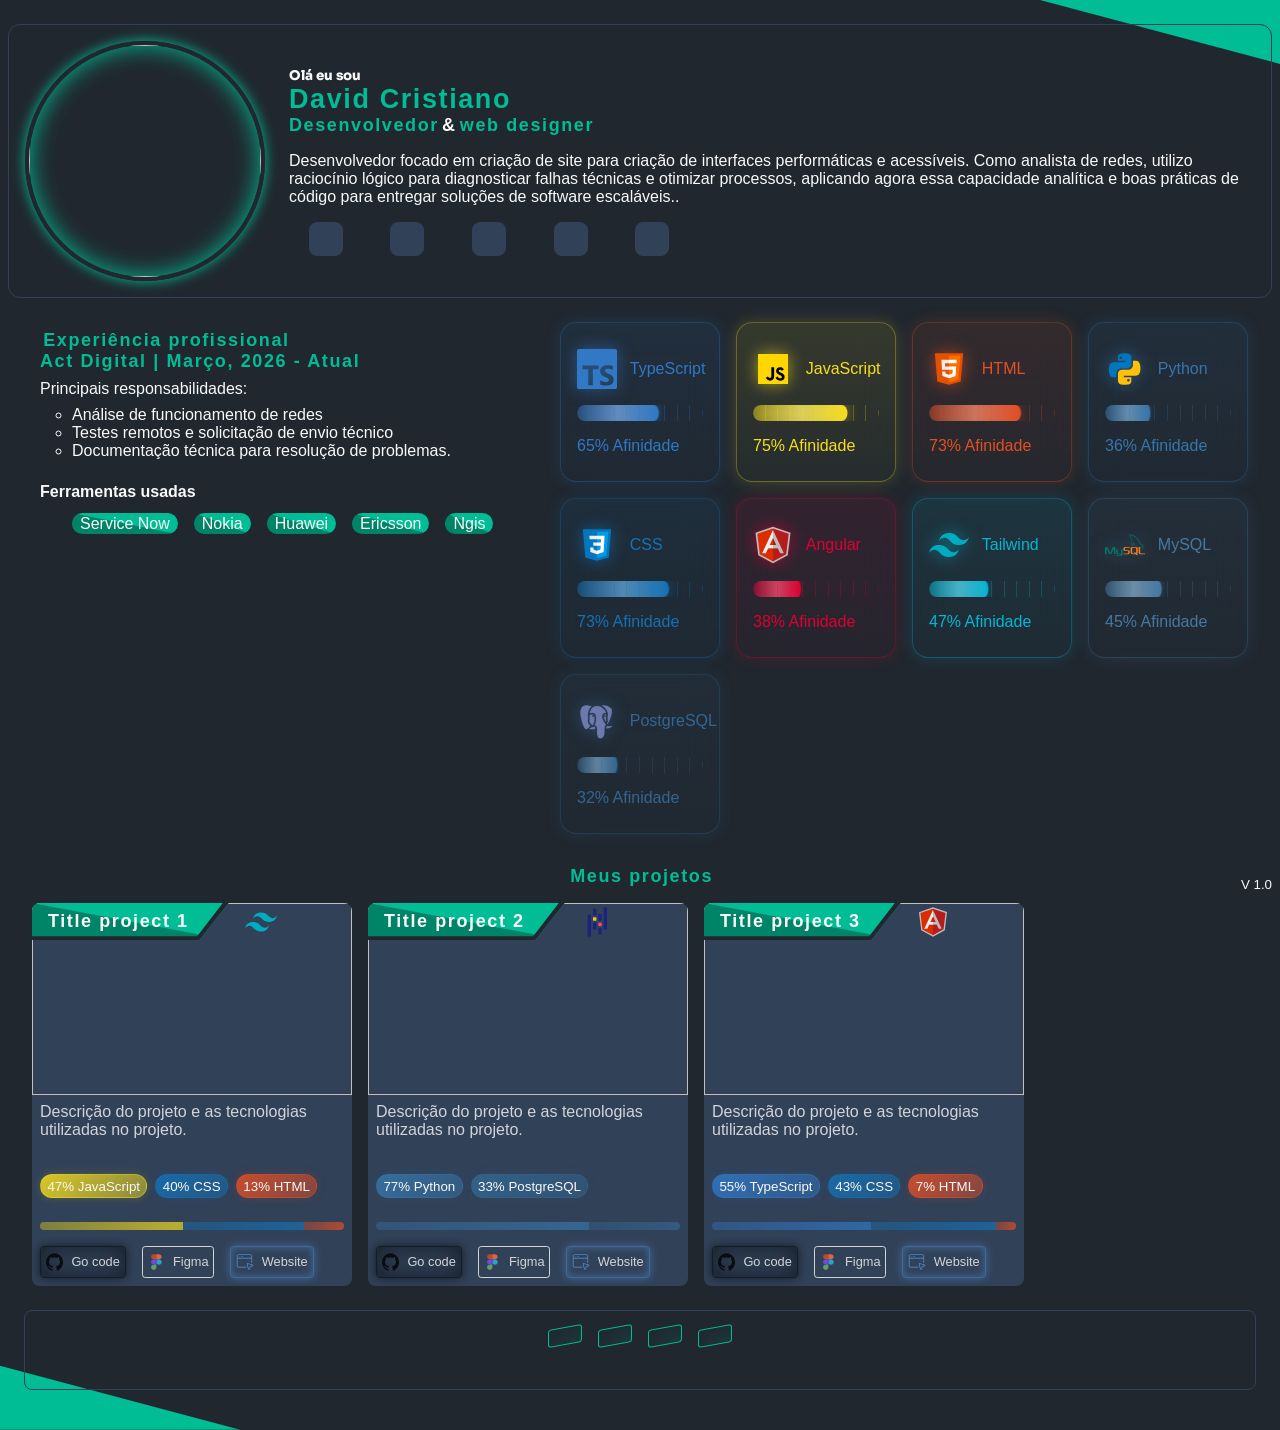
==== index.html @ 3344b06c "feat: Subindo a primeira versão" ====
<!DOCTYPE html>
<html lang="pt-br">

<head>
    <meta charset="UTF-8">
    <meta name="viewport" content="width=device-width, initial-scale=1.0">
    <link rel="stylesheet" type="text/css"
    href="https://cdn.jsdelivr.net/npm/@phosphor-icons/web@2.1.1/src/light/style.css" />
    <link rel="stylesheet" href="style.css">
    <script type="module" src="script.js"></script>
    <title>Sobre mim</title>
</head>
    <body>
    </body>
</html>

<div>
    <small id="ref-version">V 1.0</small>
</div>
---- style.css ----
@import url(scripts/_pages/hero/hero.css);
@import url(scripts/_pages/moreInformation/moreInformation.css);

@import url(scripts/components/experience/xpWork.css);
@import url(scripts/components/card/card.css);
@import url(scripts/components/graphic/graphic.css);
@import url(scripts/components/icones/icon.css);
@import url(scripts/components/carousel/carousel.css);

/*Main*/
@import url('https://fonts.googleapis.com/css2?family=Share+Tech&display=swap');
/*Detail*/
@import url('https://fonts.googleapis.com/css2?family=Roboto:ital,wght@0,100..900;1,100..900&display=swap');
/*p*/
@import url('https://fonts.googleapis.com/css2?family=Sora:wght@100..800&display=swap');


.share-tech-regular {
  font-family: "Share Tech", sans-serif;
  font-weight: 400;
  font-style: normal;
}

.sora {
  font-family: "Sora", sans-serif;
  font-optical-sizing: auto;
  font-style: normal;
  font-weight: 900;
}

.roboto {
  font-family: "Roboto", sans-serif;
  font-optical-sizing: auto;
  font-style: normal;
}

:root {
  --bg-main: #20272F;
  --text-primary: #f9f9f9;
  --font-default: "Inter", sans-serif;
  --accent-emerald: #00BD95;
  --accent-ruby: #e94747;
  --border-color: #314158;

  --color-language-ts: #3178C6;
}

* {
  padding: 0;
  margin: 0;
  box-sizing: border-box;
  list-style: none;
  text-decoration: none;
  border: none;
  outline: none;
  font-family: var(--font-default);
  color: var(--text-primary);
  font-family: "Montserrat", sans-serif;
}

*::-webkit-scrollbar {
  overflow: visible;
  width: 0px;
  background-color: transparent;
}

button,
a {
  cursor: pointer;
}
li{
  cursor: default;
}

body {
  background: var(--bg-main);
  width: 100%;
  min-width: 22rem;
  min-height: 100dvh;
  padding: 1.5rem .5rem;
  position: relative;
}
body::before, body::after{
  content: "";
  position: absolute;
  width: 15rem;
  height: 4rem;
  background: var(--accent-emerald);
  z-index: -1;
}
body::before{
  clip-path: polygon(100% 0, 0 0, 100% 100%);
  top: 0;
  right: 0;
}
body::after{
  clip-path: polygon(100% 100%, 0 0, 0 100%);
  bottom: 0;
  left: 0;
} 

h1, h2, h3{
  display: flex;
  align-items: center;
  justify-content: start;
  gap: .2rem;
  color: var(--accent-emerald);
  font: 200 "Share Tech", sans-serif;
  letter-spacing: .1rem;
}
h1 { font-size: clamp(1.5rem, 3vh, 4rem); }
h2 { font-size: clamp(1rem, 2vh, 3rem); }
h3 { font-size: clamp(.8rem, 2vh, 2rem); }
p { font-size: clamp(.2rem, 2vh, 1rem); }
p,span {
  font: 200 var(--accent-emerald)  clamp(.5rem, 2vh, 1.7rem) "Sora", sans-serif;
}
i{ color: var(--accent-emerald); }


/*Patters of class*/

.limit-width {
   width: min(100%, 90rem);
   margin-inline: auto;
   padding-inline: 1rem;
}
#ref-version{
  position: fixed;
  bottom: 0.5rem;
  right: .5rem;
}
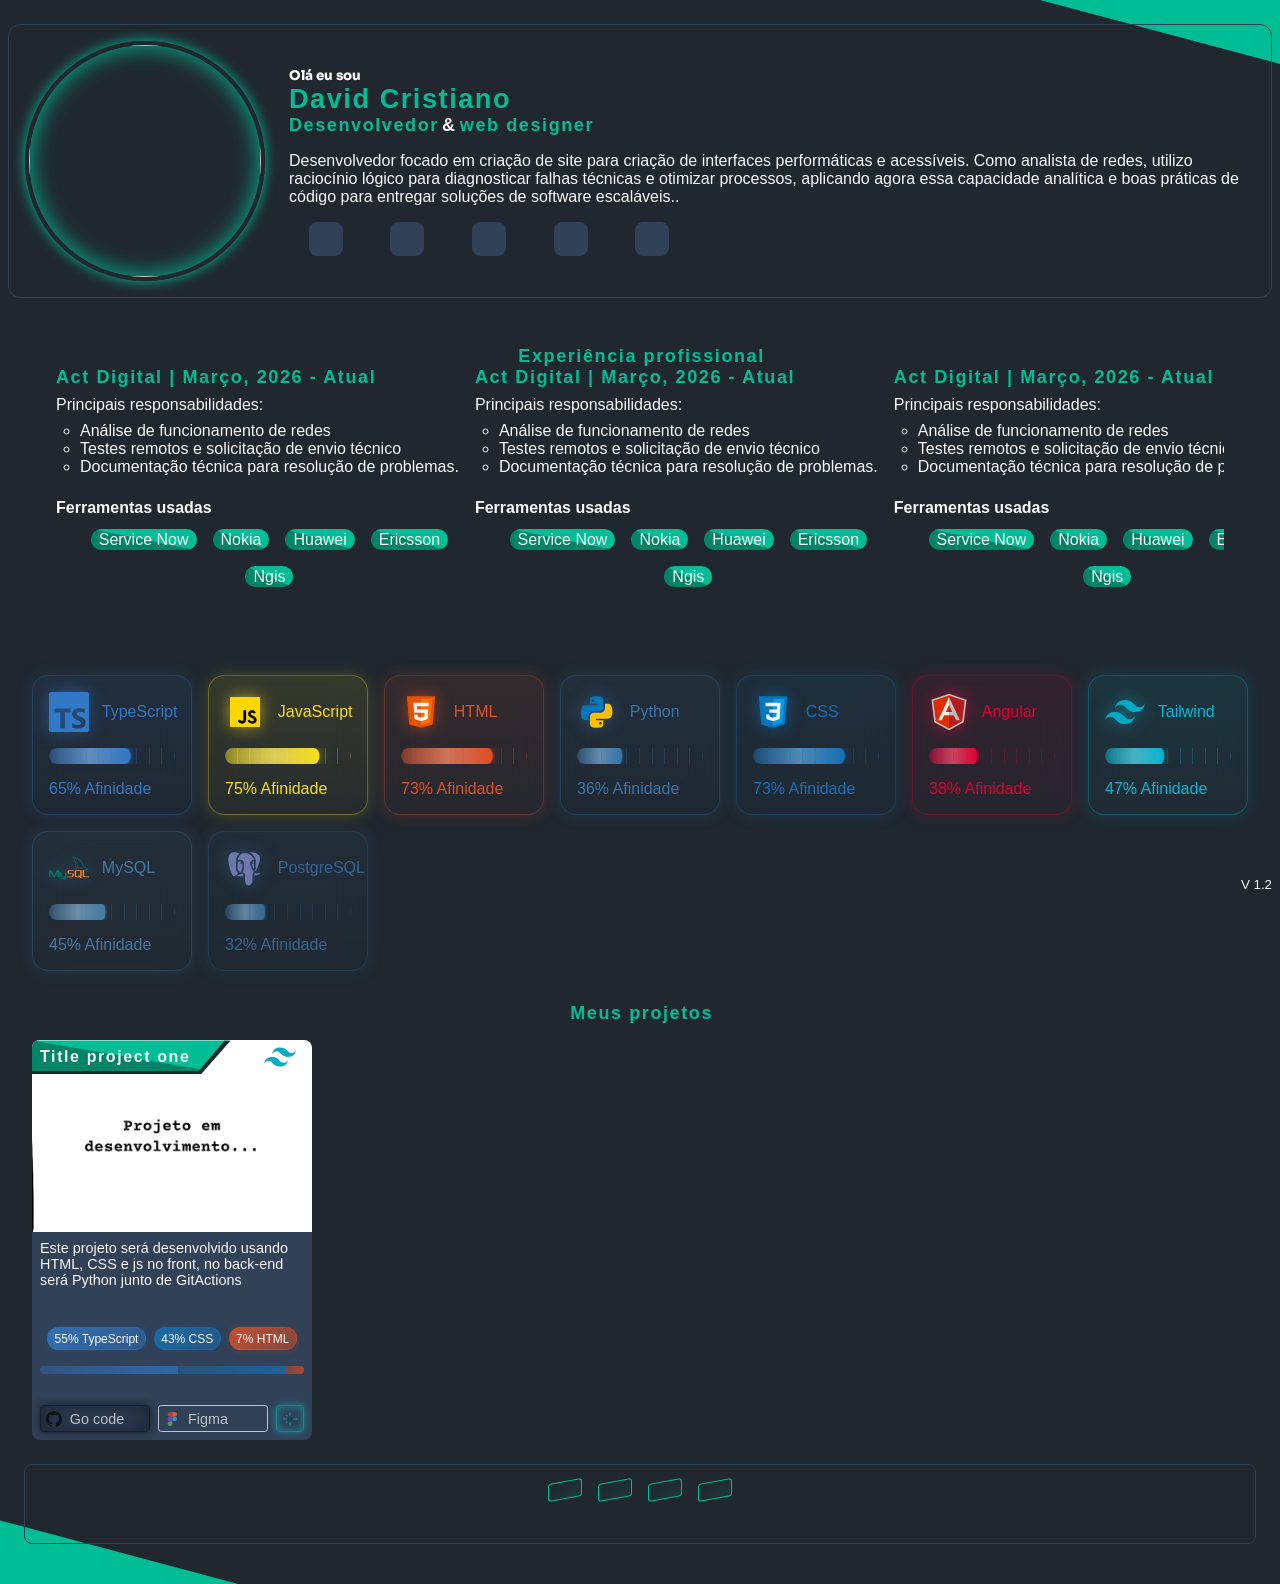
==== commit 81af8363: "feat: Criado component carrosel, alterado o layout e exluido arquivos desnecessários" ====
--- a/index.html
+++ b/index.html
@@ -15,6 +15,6 @@
 </html>
 
 <div>
-    <small id="ref-version">V 1.0</small>
+    <small id="ref-version">V 1.2</small>
 </div>
 
--- a/style.css
+++ b/style.css
@@ -44,6 +44,7 @@
 
   --color-language-ts: #3178C6;
 }
+
 
 * {
   padding: 0;
@@ -129,4 +130,4 @@
   position: fixed;
   bottom: 0.5rem;
   right: .5rem;
-}+}
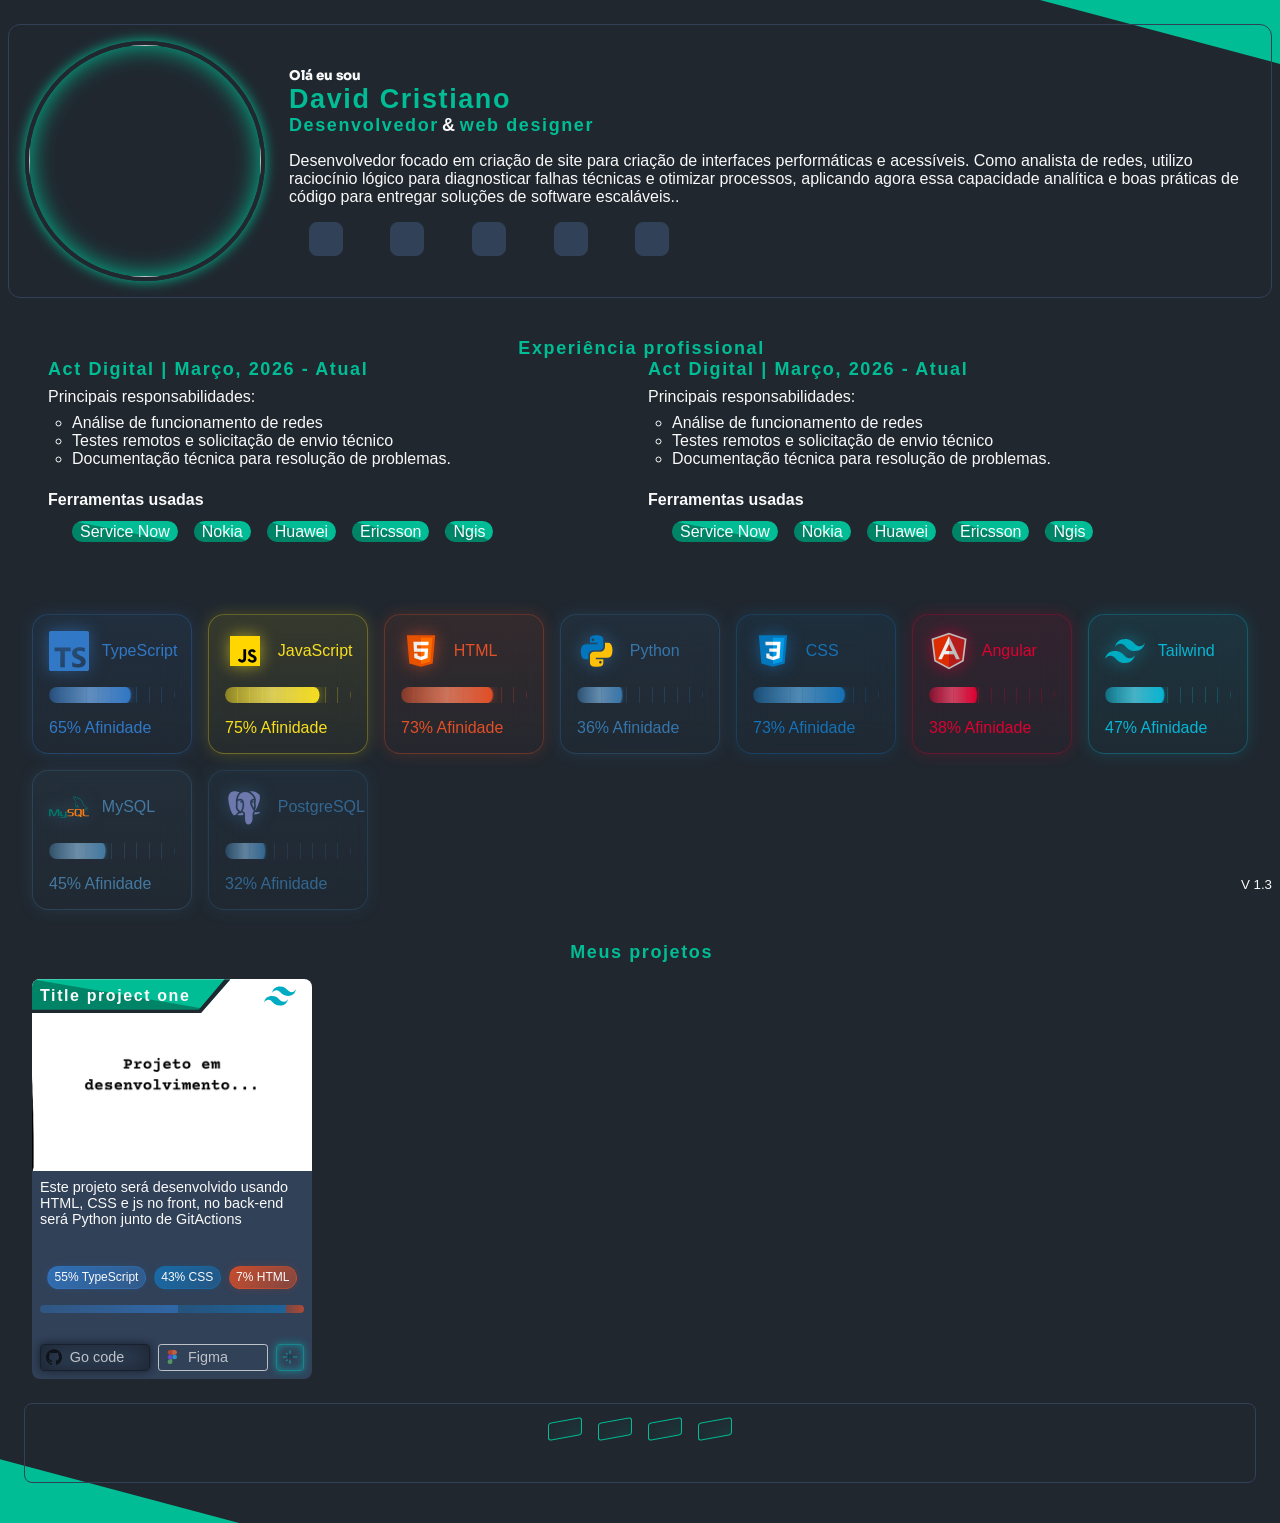
==== commit 0c55e5a5: "style: Padronizado variáveis de estilo e organizado espaçamento de todos os css" ====
--- a/index.html
+++ b/index.html
@@ -15,6 +15,6 @@
 </html>
 
 <div>
-    <small id="ref-version">V 1.2</small>
+    <small id="ref-version">V 1.3</small>
 </div>
 
--- a/style.css
+++ b/style.css
@@ -69,6 +69,7 @@
 a {
   cursor: pointer;
 }
+
 li{
   cursor: default;
 }
@@ -81,6 +82,7 @@
   padding: 1.5rem .5rem;
   position: relative;
 }
+
 body::before, body::after{
   content: "";
   position: absolute;
@@ -89,11 +91,13 @@
   background: var(--accent-emerald);
   z-index: -1;
 }
+
 body::before{
   clip-path: polygon(100% 0, 0 0, 100% 100%);
   top: 0;
   right: 0;
 }
+
 body::after{
   clip-path: polygon(100% 100%, 0 0, 0 100%);
   bottom: 0;
@@ -109,6 +113,7 @@
   font: 200 "Share Tech", sans-serif;
   letter-spacing: .1rem;
 }
+
 h1 { font-size: clamp(1.5rem, 3vh, 4rem); }
 h2 { font-size: clamp(1rem, 2vh, 3rem); }
 h3 { font-size: clamp(.8rem, 2vh, 2rem); }
@@ -126,8 +131,10 @@
    margin-inline: auto;
    padding-inline: 1rem;
 }
+
 #ref-version{
   position: fixed;
   bottom: 0.5rem;
   right: .5rem;
+  z-index: 5;
 }
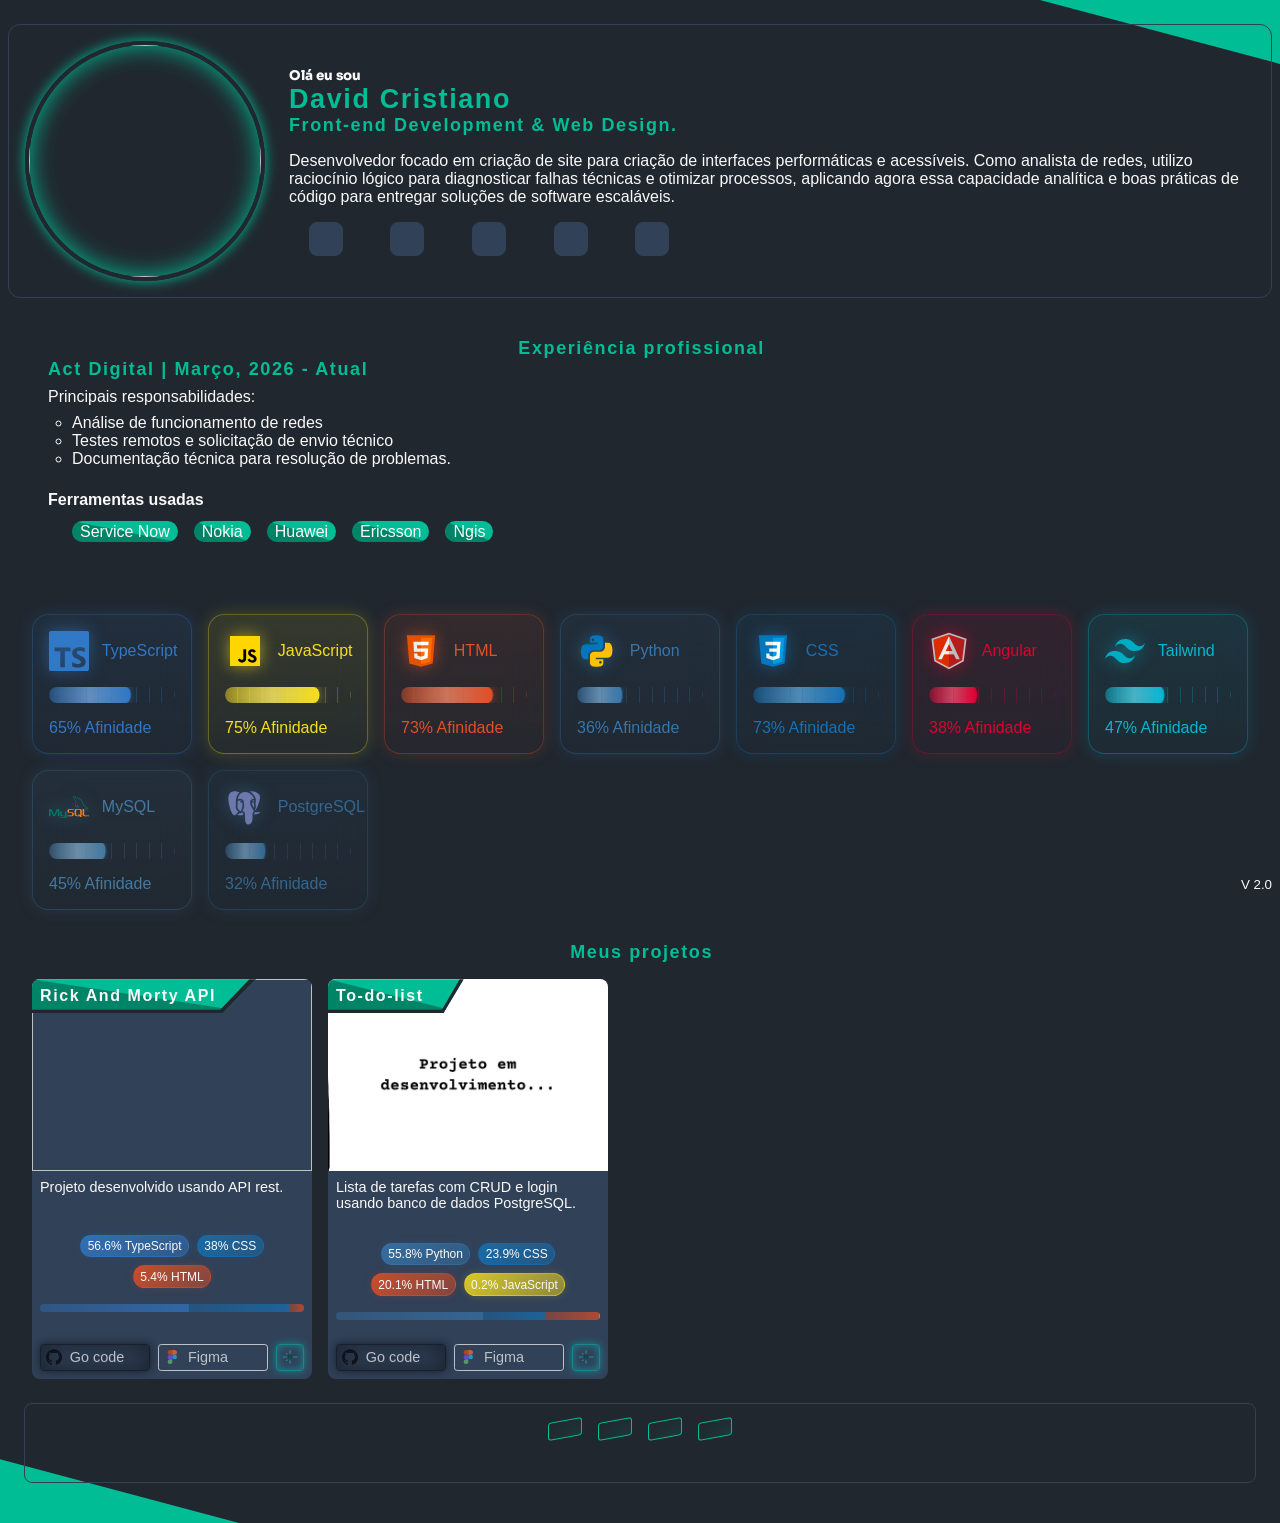
==== commit 5e21044c: "feat: Subindo back-end base para a criação de um json dinâmico e modularização do código python" ====
--- a/index.html
+++ b/index.html
@@ -15,6 +15,6 @@
 </html>
 
 <div>
-    <small id="ref-version">V 1.3</small>
+    <small id="ref-version">V 2.0</small>
 </div>
 
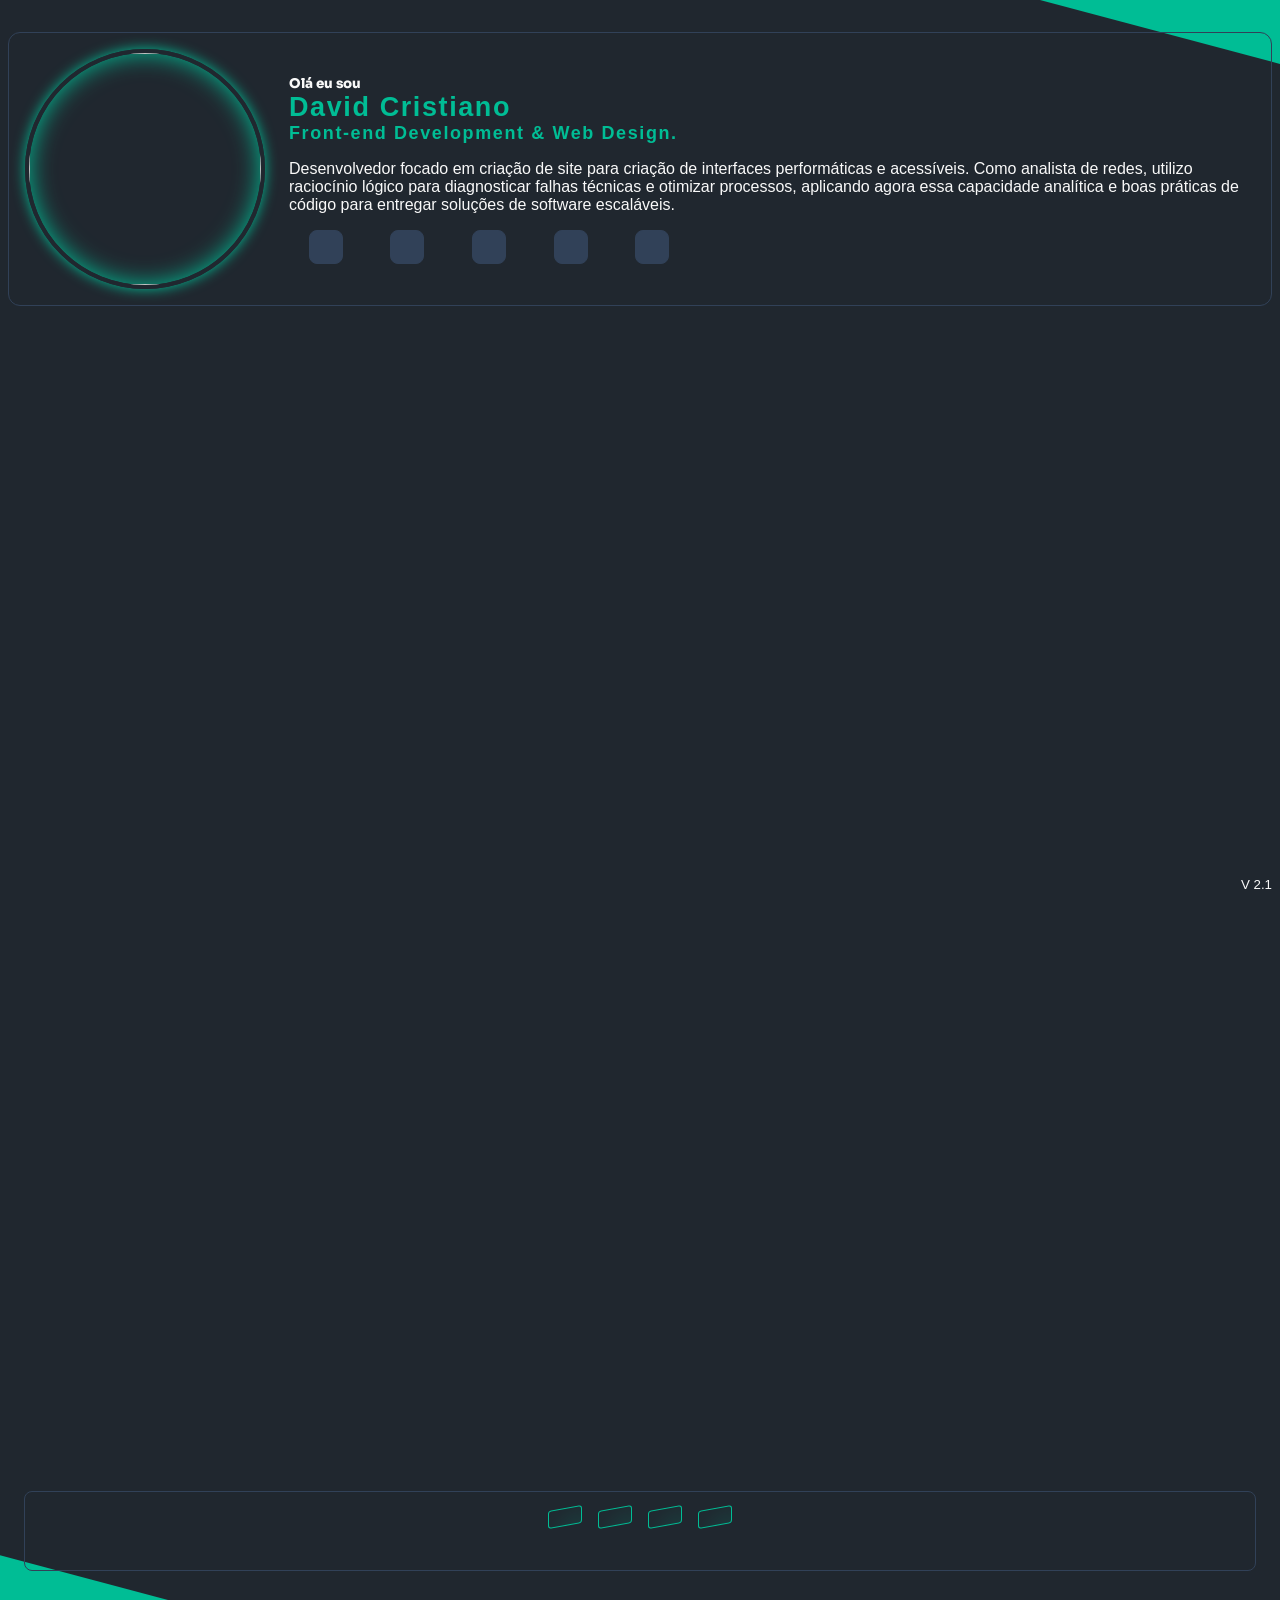
==== commit 4ca554c8: "feat: Adicionado animação de entrada e saída de elementos | style: Alterado tamanho dos cards e adic" ====
--- a/index.html
+++ b/index.html
@@ -5,16 +5,16 @@
     <meta charset="UTF-8">
     <meta name="viewport" content="width=device-width, initial-scale=1.0">
     <link rel="stylesheet" type="text/css"
-    href="https://cdn.jsdelivr.net/npm/@phosphor-icons/web@2.1.1/src/light/style.css" />
+        href="https://cdn.jsdelivr.net/npm/@phosphor-icons/web@2.1.1/src/light/style.css" />
     <link rel="stylesheet" href="style.css">
+    <script src="https://cdnjs.cloudflare.com/ajax/libs/gsap/3.12.2/gsap.min.js"></script>
+    <script src="https://cdnjs.cloudflare.com/ajax/libs/gsap/3.12.2/ScrollTrigger.min.js"></script>
     <script type="module" src="script.js"></script>
     <title>Sobre mim</title>
 </head>
     <body>
+        <div>
+            <small id="ref-version">V 2.1</small>
+        </div>
     </body>
-</html>
-
-<div>
-    <small id="ref-version">V 2.0</small>
-</div>
-
+</html>
--- a/style.css
+++ b/style.css
@@ -79,7 +79,7 @@
   width: 100%;
   min-width: 22rem;
   min-height: 100dvh;
-  padding: 1.5rem .5rem;
+  padding: 2rem .5rem;
   position: relative;
 }
 
@@ -138,3 +138,15 @@
   right: .5rem;
   z-index: 5;
 }
+
+.animate-scroll-in { opacity: 0; }
+
+@keyframes fadeInScale {
+  from {
+    opacity: 0;
+  }
+  to {
+    opacity: 1;
+  }
+}
+
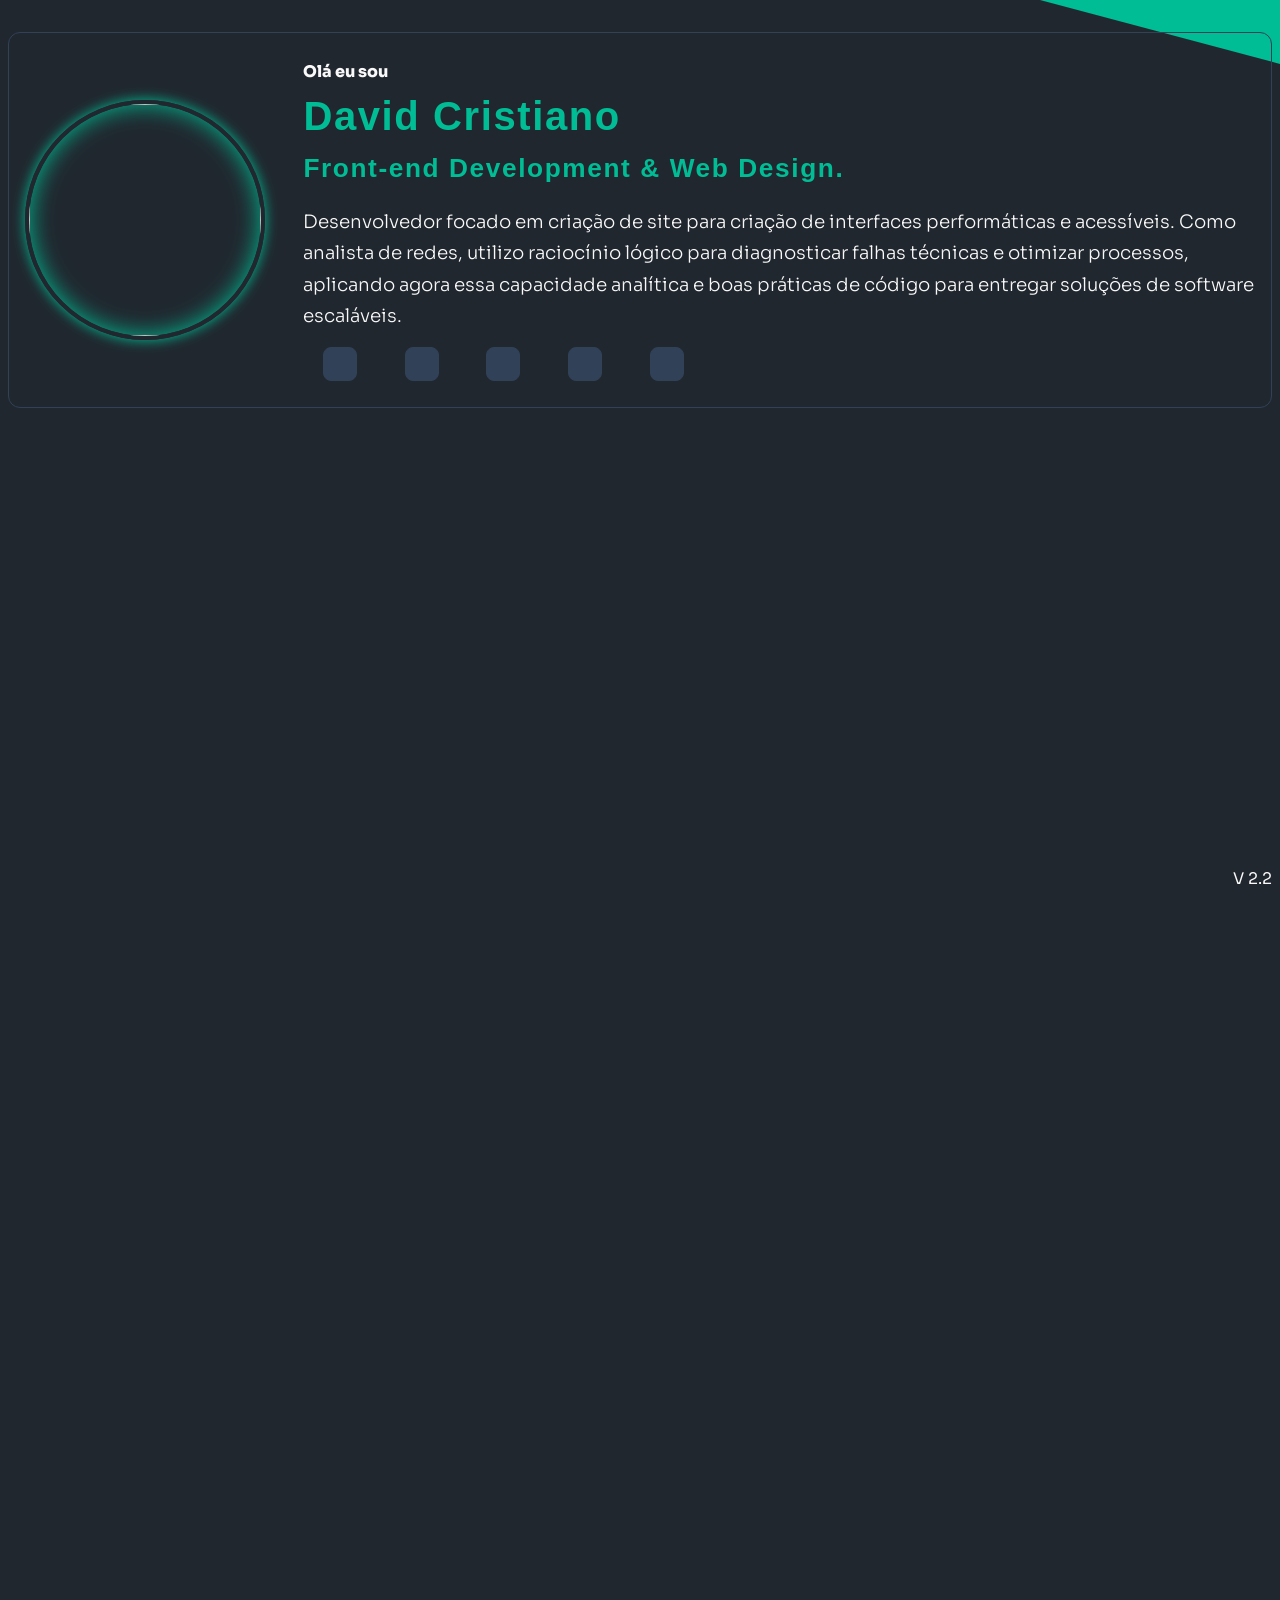
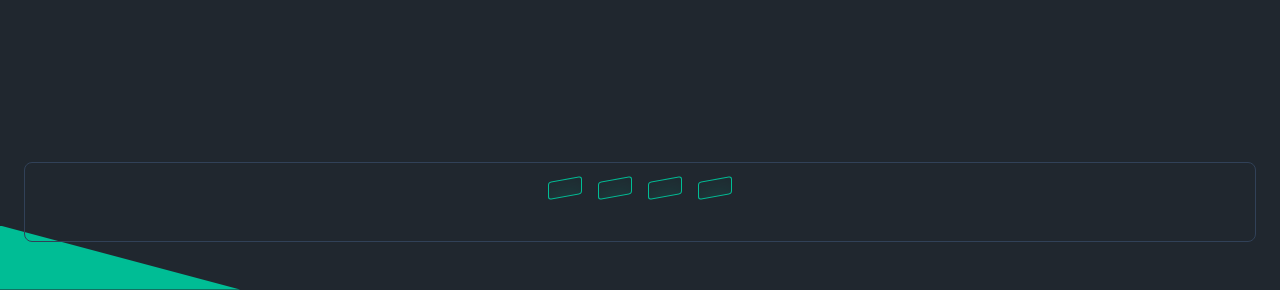
==== commit 9db3ec23: "Update version number from 2.1 to 2.2" ====
--- a/index.html
+++ b/index.html
@@ -14,7 +14,7 @@
 </head>
     <body>
         <div>
-            <small id="ref-version">V 2.1</small>
+            <small id="ref-version">V 2.2</small>
         </div>
     </body>
-</html>+</html>
--- a/style.css
+++ b/style.css
@@ -14,6 +14,37 @@
 /*p*/
 @import url('https://fonts.googleapis.com/css2?family=Sora:wght@100..800&display=swap');
 
+:root {
+
+  /* Colors */
+  --bg-main: #20272F;
+  --text-primary: #f9f9f9;
+  --accent-emerald: #00BD95;
+  --accent-ruby: #e94747;
+  --border-color: #314158;
+  --bg-black-transparent: #0000004d;
+
+  /* Fonts */
+  --font-title: "Share Tech", sans-serif;
+  --font-text: "Sora", sans-serif;
+  --font-detail: "Roboto", sans-serif;
+
+  /* Measurements */
+
+  --measure-sm: .5rem;
+  --measure-md: 1rem;
+  --measure-lg: 1.5rem;
+  --measure-xl: 2rem;
+
+  /* Typography Scale */
+  --fs-xs: clamp(.75rem, .7rem + .2vw, .85rem);
+  --fs-sm: clamp(.875rem, .8rem + .3vw, 1rem);
+  --fs-md: clamp(1rem, .9rem + .5vw, 1.15rem);
+  --fs-lg: clamp(1.25rem, 1rem + .8vw, 1.8rem);
+  --fs-xl: clamp(1.75rem, 1.3rem + 1.5vw, 3rem);
+  --fs-xxl: clamp(2.5rem, 2rem + 2vw, 4rem);
+
+}
 
 .share-tech-regular {
   font-family: "Share Tech", sans-serif;
@@ -34,16 +65,7 @@
   font-style: normal;
 }
 
-:root {
-  --bg-main: #20272F;
-  --text-primary: #f9f9f9;
-  --font-default: "Inter", sans-serif;
-  --accent-emerald: #00BD95;
-  --accent-ruby: #e94747;
-  --border-color: #314158;
-
-  --color-language-ts: #3178C6;
-}
+
 
 
 * {
@@ -54,9 +76,6 @@
   text-decoration: none;
   border: none;
   outline: none;
-  font-family: var(--font-default);
-  color: var(--text-primary);
-  font-family: "Montserrat", sans-serif;
 }
 
 *::-webkit-scrollbar {
@@ -76,6 +95,9 @@
 
 body {
   background: var(--bg-main);
+  font-family: var(--font-text);
+  color: var(--text-primary);
+  line-height: 1.6;
   width: 100%;
   min-width: 22rem;
   min-height: 100dvh;
@@ -104,23 +126,56 @@
   left: 0;
 } 
 
-h1, h2, h3{
+h1 { font-size: var(--fs-xl); font-weight: 700;}
+
+h2 {
+  font-size: var(--fs-lg);
+  font-weight: 600;
+}
+
+h3 {
+  font-size: var(--fs-md);
+  font-weight: 500;
+}
+
+p {
+  font-size: var(--fs-md);
+  font-family: "Sora", sans-serif;
+  font-weight: 200;
+}
+
+small {
+  font-size: var(--xs);
+}
+
+h1,
+h2,
+h3 {
   display: flex;
   align-items: center;
-  justify-content: start;
   gap: .2rem;
+
   color: var(--accent-emerald);
-  font: 200 "Share Tech", sans-serif;
+
+  font-family: var(--font-detail);
+
   letter-spacing: .1rem;
 }
 
-h1 { font-size: clamp(1.5rem, 3vh, 4rem); }
-h2 { font-size: clamp(1rem, 2vh, 3rem); }
-h3 { font-size: clamp(.8rem, 2vh, 2rem); }
-p { font-size: clamp(.2rem, 2vh, 1rem); }
-p,span {
-  font: 200 var(--accent-emerald)  clamp(.5rem, 2vh, 1.7rem) "Sora", sans-serif;
-}
+p {
+  font-family: var(--font-text);
+  font-size: var(--fs-md);
+  font-weight: 300;
+  color: var(--text-primary);
+  line-height: 1.7;
+}
+
+span, small {
+  font-family: var(--font-text);
+  font-size: inherit;
+  color: inherit;
+}
+
 i{ color: var(--accent-emerald); }
 
 
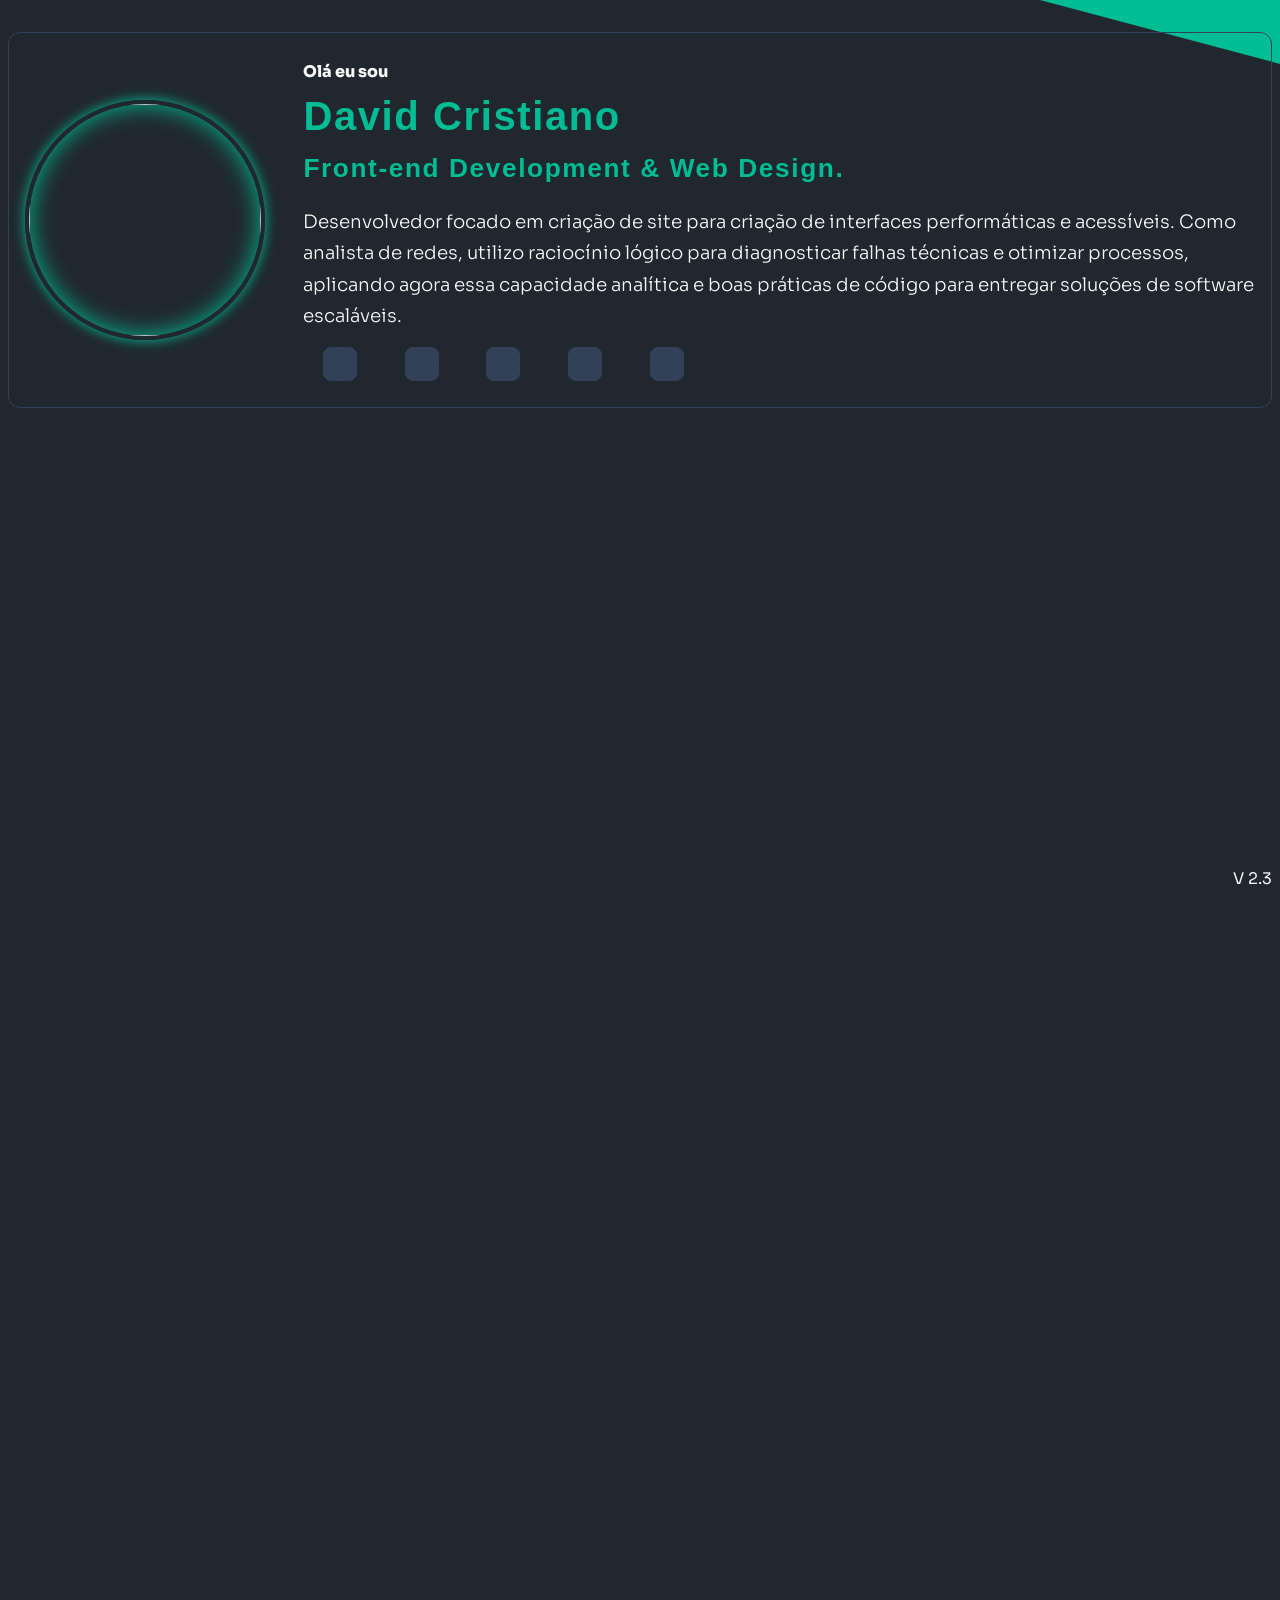
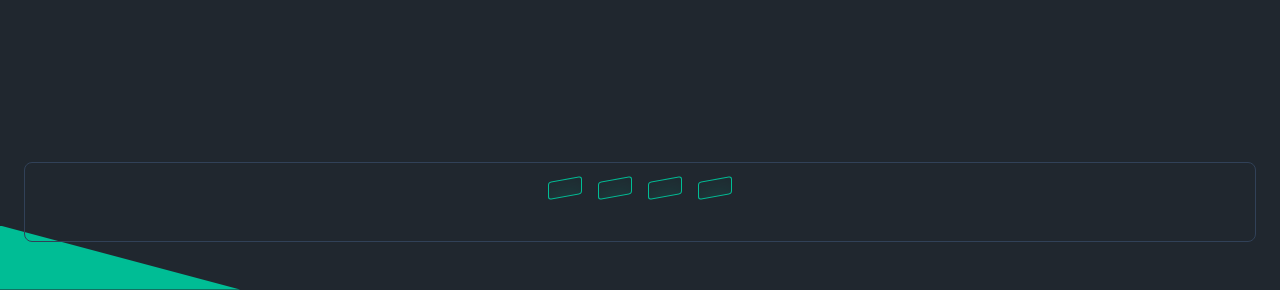
==== commit 7ad56952: "feat: Adicionado filtro dinâmico para retorno de dados dos links / style: aprimora visual e responsi" ====
--- a/index.html
+++ b/index.html
@@ -14,7 +14,7 @@
 </head>
     <body>
         <div>
-            <small id="ref-version">V 2.2</small>
+            <small id="ref-version">V 2.3</small>
         </div>
     </body>
-</html>
+</html>
